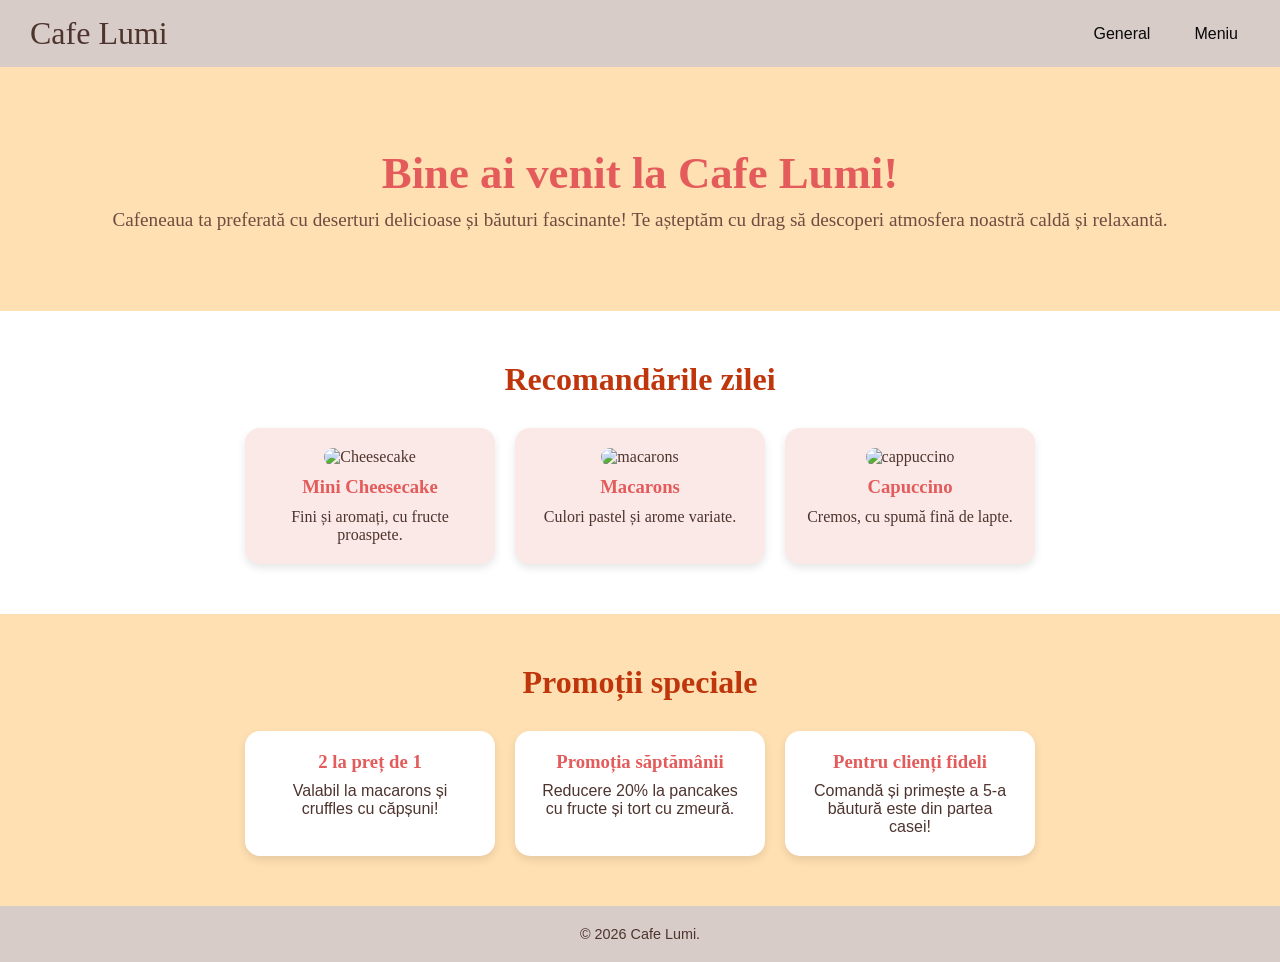
==== Lab1/index.html @ 8b26dc57 "laboratorul 1" ====
<!DOCTYPE html>
<html lang="ro">
<head>
  <meta charset="UTF-8">
  <title>Cafe Lumi - General</title>
  <link rel="stylesheet" href="file.css">
</head>
<body>
  <nav class="navbar">
    <div class="logo">Cafe Lumi</div>
    <ul class="nav-links">
      <li><a href="index.html">General</a></li>
      <li><a href="meniu.html">Meniu</a></li>
    </ul>
  </nav>

  <section class="hero">
    <h1>Bine ai venit la Cafe Lumi!</h1>
    <p>Cafeneaua ta preferată cu deserturi delicioase și băuturi fascinante! Te așteptăm cu drag să descoperi atmosfera noastră caldă și relaxantă.</p>
  </section>

  <section class="recomandari">
    <h2>Recomandările zilei</h2>
    <div class="card-container">
      <div class="card">
        <img src="https://i.pinimg.com/1200x/be/db/e5/bedbe59e096e0bb5d415decd2cec8fca.jpg" alt="Cheesecake"/>
        <h3>Mini Cheesecake</h3>
        <p>Fini și aromați, cu fructe proaspete.</p>
      </div>
      <div class="card">
        <img src="https://i.pinimg.com/736x/ca/8b/68/ca8b68befa77a040e3b93fb0eaa917c8.jpg" alt="macarons"/>
        <h3>Macarons</h3>
        <p>Culori pastel și arome variate.</p>
      </div>
      <div class="card">
        <img src="https://i.pinimg.com/1200x/a8/09/cb/a809cb39472aac89474ca8976aa513c8.jpg" alt="cappuccino"/>
        <h3>Capuccino</h3>
        <p>Cremos, cu spumă fină de lapte.</p>
      </div>
    </div>
  </section>

  <section class="promotii">
    <h2>Promoții speciale</h2>
    <div class="promo-container">
      <div class="promo">
        <h3>2 la preț de 1</h3>
        <p>Valabil la macarons și cruffles cu căpșuni!</p>
      </div>
      <div class="promo">
        <h3>Promoția săptămânii</h3>
        <p>Reducere 20% la pancakes cu fructe și tort cu zmeură.</p>
      </div>
      <div class="promo">
        <h3>Pentru clienți fideli</h3>
        <p>Comandă și primește a 5-a băutură este din partea casei!</p>
      </div>
    </div>
  </section>
  <footer>
    <p>&copy; 2026 Cafe Lumi.</p>
  </footer>

  <script src="script.js"></script>
</body>
</html>
---- Lab1/file.css ----
* {
  margin: 0;
  padding: 0;
  box-sizing: border-box;
  font-family: 'Segoe UI', sans-serif;
}

body {
  background-color: #fff8f0;
  color: #4e342e;
}

.navbar {
  display: flex;
  justify-content: space-between;
  align-items: center;
  background-color: #d7ccc8;
  padding: 15px 30px;
  position: sticky;
  top: 0;
  z-index: 1000;
}

.logo {
  font-family: Edwardian Script ITC;
  font-size: 2rem;
  font-weight:normal;
}

.nav-links {
  list-style: none;
  display: flex;
  gap: 20px;
}

.nav-links a {
  text-decoration: none;
  color: #090909;
  font-weight: 500;
  padding: 8px 12px;
  border-radius: 8px;
  transition: background-color 0.3s, color 0.3s;
}

.hero {
  padding: 80px 20px;
  text-align: center;
  background: #ffe0b2;
}

.hero h1 {
  font-size: 2.8rem;
  margin-bottom: 10px;
  font-family: Times New Roman;
  color: #e35b5b;
}

.hero p {
  font-family: Times New Roman;
  font-size: 1.2rem;
  color: #6d4c41;
}
.meniu {
  padding: 50px 20px;
  background-color: #fff3e0;
}

.meniu h2 {
  text-align: center;
  font-size: 2rem;
  margin-bottom: 30px;
  color: #bf360c;
}

.card-container {
  display: flex;
  justify-content: center;
  flex-wrap: wrap;
  gap: 20px;
}

.card {
  background-color: #fbe9e7;
  padding: 20px;
  border-radius: 15px;
  width: 250px;
  box-shadow: 0 4px 8px rgba(0,0,0,0.1);
  transition: transform 0.3s ease;
  text-align: center;
}
.card img{
  border-radius: 25px!important;
}
.card, .card * {
  font-family: Georgia, serif !important;
}


.card:hover {
  transform: scale(1.05);
}

.card h3 {
  font-family: Georgia;
  color: #e35b5b;
  margin-bottom: 10px;
}


.promotii {
  padding: 50px 20px;
  background-color: #fff3e0;
}

.promotii h2 {
  text-align: center;
  font-size: 2rem;
  margin-bottom: 30px;
}

.promo-container {
  display: flex;
  justify-content: center;
  flex-wrap: wrap;
  gap: 20px;
}

.promo {
  background-color:white!important;
  padding: 20px;
  border-radius: 15px;
  width: 250px;
  box-shadow: 0 4px 8px rgba(0,0,0,0.1);
  text-align: center;
  transition: transform 0.3s ease, box-shadow 0.3s ease;

}
.promo:hover {
  transform: scale(1.05); 
  box-shadow: 0 8px 16px rgba(0,0,0,0.2);
}
.recomandari {
  padding: 50px 20px;
  background-color: #fff3e0;
}

.recomandari h2 {
  text-align: center;
  font-size: 2rem;
  font-family: Times New Roman;
  margin-bottom: 30px;
  color: #bf360c;
}
.recomandari {
  padding: 50px 20px;
  background: white;
  color: #4e342e;
 
}

.recomandari h2 {
  text-align: center;
  font-size: 2rem;
  margin-bottom: 30px;
  color: #bf360c;
}

.card-container {
  display: flex;
  justify-content: center;
  flex-wrap: wrap;
  gap: 20px;
}

.card {
  background-color: #fbe9e7;
  padding: 20px;
  border-radius: 15px;
  width: 250px;
  box-shadow: 0 4px 8px rgba(0, 0, 0, 0.1);
  transition: transform 0.3s ease;
  text-align: center;
}

.card:hover {
  transform: scale(1.05);
}

.card h3 {
  color: #e35b5b;
  margin-bottom: 10px;
}

.card img {
  width: 100%;
  height: auto;
  border-radius: 10px;
  margin-bottom: 10px;
}
.promotii {
  padding: 50px 20px;
  background: #ffe0b2;
  color: #4e342e;

}

.promotii h2 {
  text-align: center;
  font-size: 2rem;
  margin-bottom: 30px;
  font-family: Times New Roman;
  color: #bf360c;
}

.promo-container {
  display: flex;
  justify-content: center;
  flex-wrap: wrap;
  gap: 20px;
  background-color: #ffe0b2;
}

.promo {
  background: #ffe0b2;
  padding: 20px;
  border-radius: 15px;
  width: 250px;
  box-shadow: 0 4px 8px rgba(0, 0, 0, 0.1);
  text-align: center;
}

.promo h3 {
  font-family:Georgia;
  color: #e35b5b;
  margin-bottom: 9px;
}

.promo img {
  width: 100%;
  height: auto;
  border-radius: 10px;
  margin-bottom: 10px;
}
footer {
  text-align: center;
  padding: 20px;
  background-color: #d7ccc8;
  font-size: 0.9rem;
}
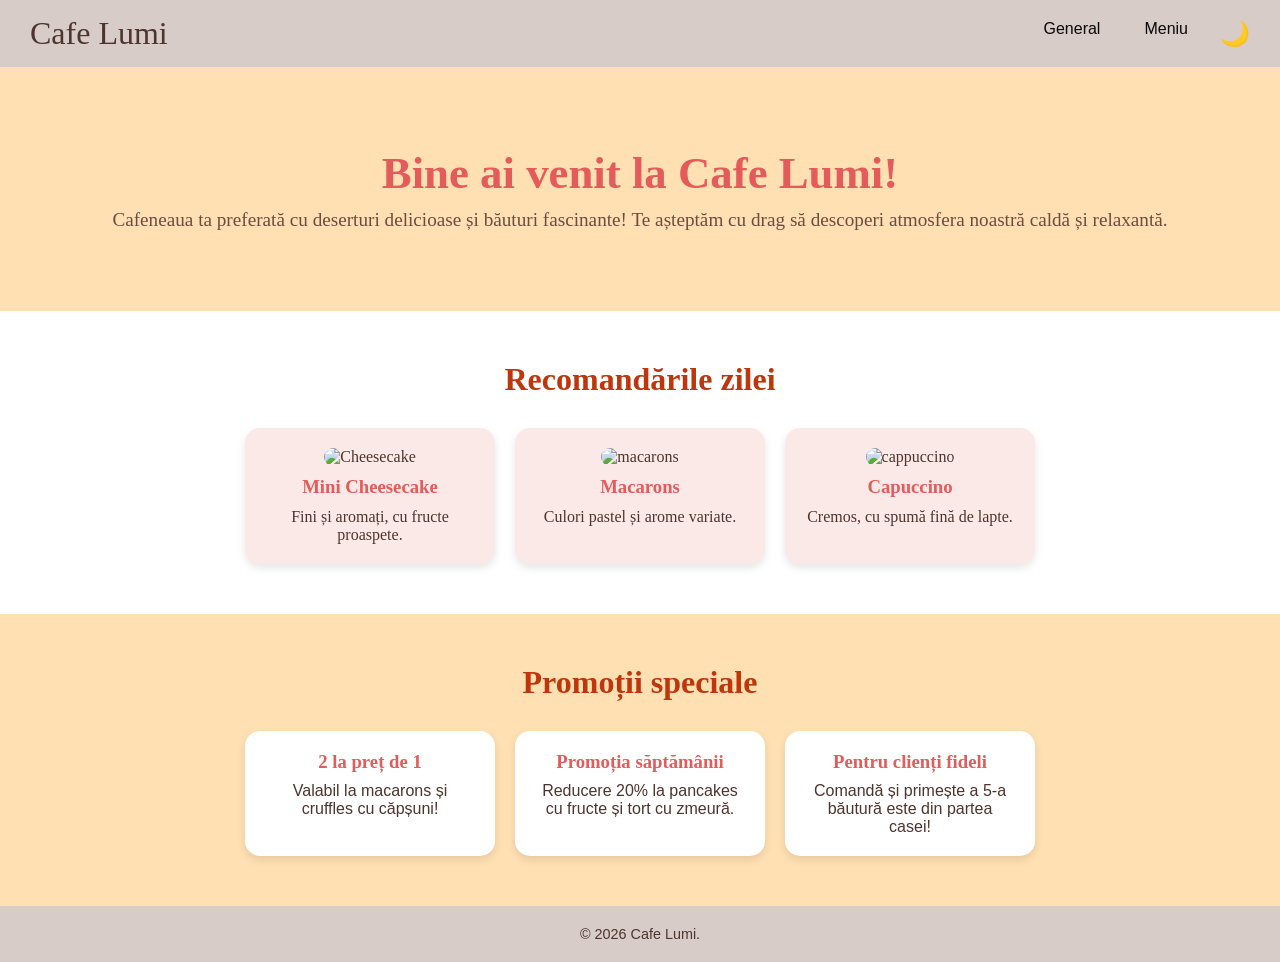
==== commit 1fafdb85: "Implementarea temei intunecate" ====
--- a/Lab1/index.html
+++ b/Lab1/index.html
@@ -11,6 +11,7 @@
     <ul class="nav-links">
       <li><a href="index.html">General</a></li>
       <li><a href="meniu.html">Meniu</a></li>
+      <button id="theme-toggle">🌙</button>
     </ul>
   </nav>
 
--- a/Lab1/file.css
+++ b/Lab1/file.css
@@ -247,3 +247,33 @@
   background-color: #d7ccc8;
   font-size: 0.9rem;
 }
+.dark {
+  background: #222;
+  color: white;
+}
+
+.dark .navbar,
+.dark footer {
+  background: #333;
+}
+
+.dark .hero,
+.dark .promotii {
+  background: #3a2924;
+}
+
+.dark .recomandari {
+  background: #222;
+}
+
+.dark .card,
+.dark .promo {
+  background: #333 !important;
+  color: white;
+}
+#theme-toggle {
+  border: none;
+  background: none;
+  font-size: 24px;
+  cursor: pointer;
+}
